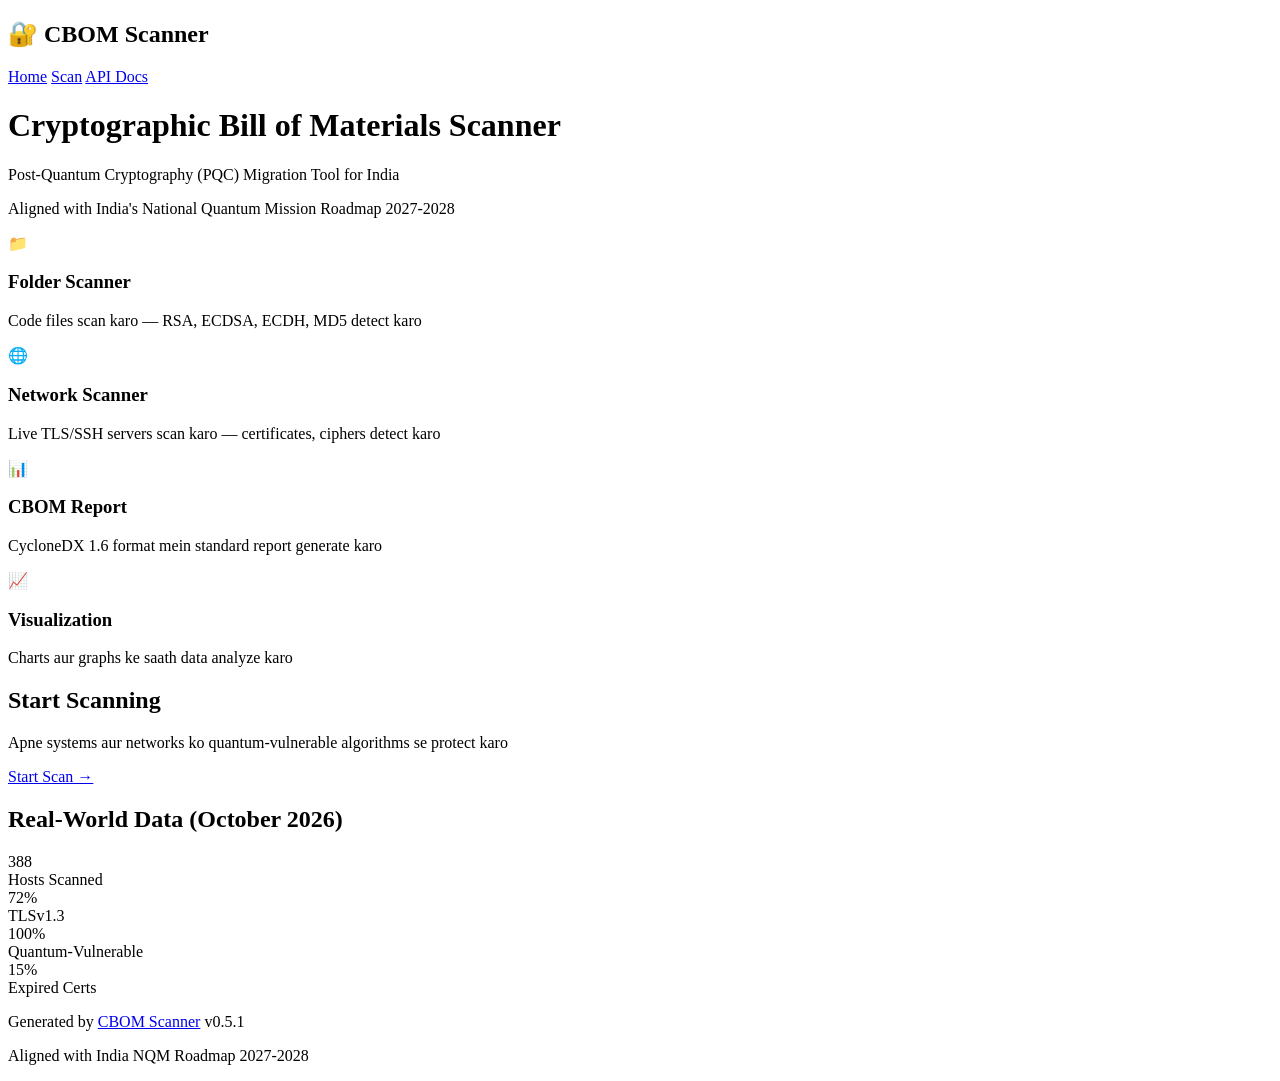
==== web/templates/index.html @ 2bf5376e "Add web dashboard (FastAPI + HTML/CSS/JS)" ====
<!DOCTYPE html>
<html lang="en">
<head>
    <meta charset="UTF-8">
    <meta name="viewport" content="width=device-width, initial-scale=1.0">
    <title>CBOM Scanner - Home</title>
    <link rel="stylesheet" href="/static/style.css">
</head>
<body>
    <nav class="navbar">
        <div class="nav-brand">
            <h1>🔐 CBOM Scanner</h1>
        </div>
        <div class="nav-links">
            <a href="/">Home</a>
            <a href="/scan">Scan</a>
            <a href="/docs" target="_blank">API Docs</a>
        </div>
    </nav>

    <div class="container">
        <header class="hero">
            <h1>Cryptographic Bill of Materials Scanner</h1>
            <p>Post-Quantum Cryptography (PQC) Migration Tool for India</p>
            <p class="subtitle">Aligned with India's National Quantum Mission Roadmap 2027-2028</p>
        </header>

        <div class="features-grid">
            <div class="feature-card">
                <div class="feature-icon">📁</div>
                <h3>Folder Scanner</h3>
                <p>Code files scan karo — RSA, ECDSA, ECDH, MD5 detect karo</p>
            </div>
            <div class="feature-card">
                <div class="feature-icon">🌐</div>
                <h3>Network Scanner</h3>
                <p>Live TLS/SSH servers scan karo — certificates, ciphers detect karo</p>
            </div>
            <div class="feature-card">
                <div class="feature-icon">📊</div>
                <h3>CBOM Report</h3>
                <p>CycloneDX 1.6 format mein standard report generate karo</p>
            </div>
            <div class="feature-card">
                <div class="feature-icon">📈</div>
                <h3>Visualization</h3>
                <p>Charts aur graphs ke saath data analyze karo</p>
            </div>
        </div>

        <div class="cta-section">
            <h2>Start Scanning</h2>
            <p>Apne systems aur networks ko quantum-vulnerable algorithms se protect karo</p>
            <a href="/scan" class="btn btn-primary">Start Scan →</a>
        </div>

        <div class="stats-section">
            <h2>Real-World Data (October 2026)</h2>
            <div class="stats-grid">
                <div class="stat-card">
                    <div class="stat-value">388</div>
                    <div class="stat-label">Hosts Scanned</div>
                </div>
                <div class="stat-card">
                    <div class="stat-value">72%</div>
                    <div class="stat-label">TLSv1.3</div>
                </div>
                <div class="stat-card">
                    <div class="stat-value">100%</div>
                    <div class="stat-label">Quantum-Vulnerable</div>
                </div>
                <div class="stat-card">
                    <div class="stat-value">15%</div>
                    <div class="stat-label">Expired Certs</div>
                </div>
            </div>
        </div>
    </div>

    <footer>
        <p>Generated by <a href="https://github.com/MrFaiz143/cbom-scanner">CBOM Scanner</a> v0.5.1</p>
        <p>Aligned with India NQM Roadmap 2027-2028</p>
    </footer>
</body>
</html>
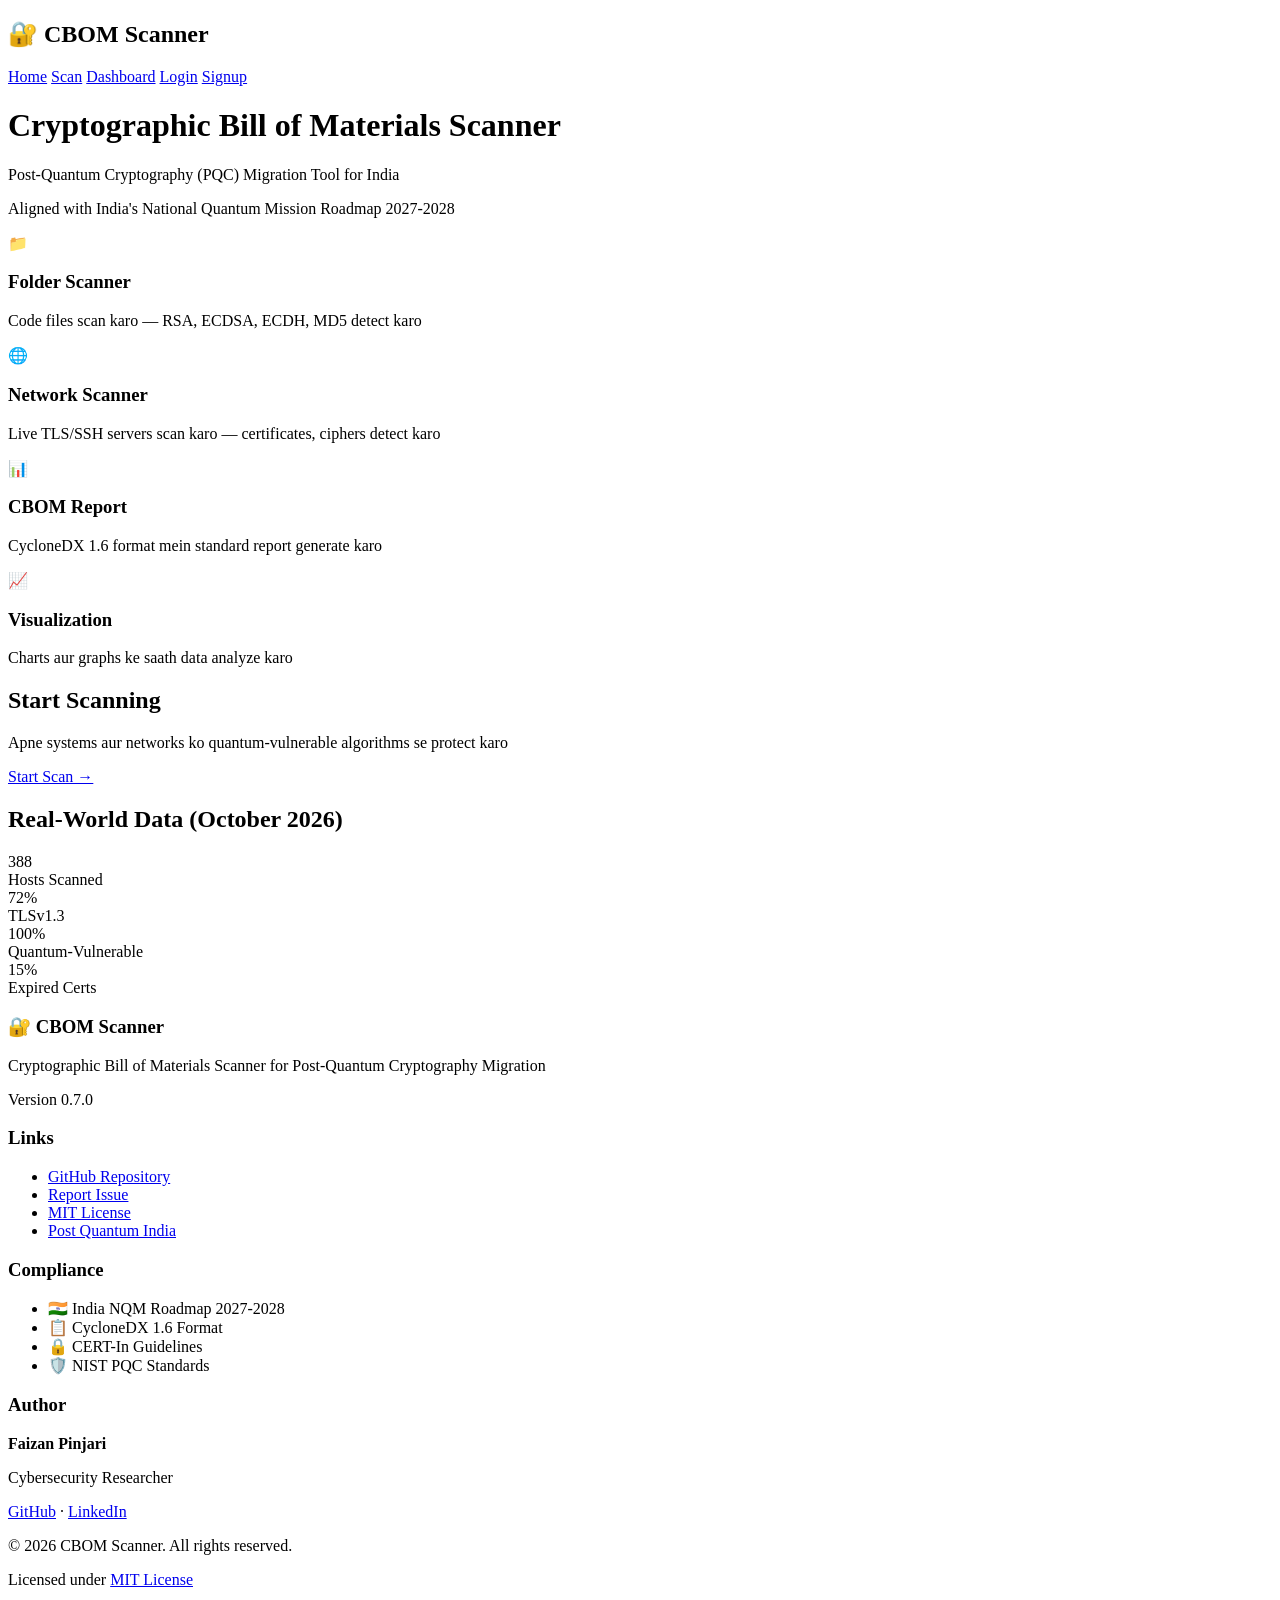
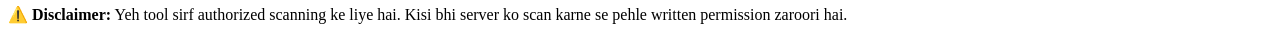
==== commit 4be740f8: "Add web dashboard with user authentication, charts, and 3D UI (v0.7.1)" ====
--- a/web/templates/index.html
+++ b/web/templates/index.html
@@ -14,7 +14,9 @@
         <div class="nav-links">
             <a href="/">Home</a>
             <a href="/scan">Scan</a>
-            <a href="/docs" target="_blank">API Docs</a>
+            <a href="/dashboard">Dashboard</a>
+            <a href="/login">Login</a>
+            <a href="/signup">Signup</a>
         </div>
     </nav>
 
@@ -77,9 +79,53 @@
         </div>
     </div>
 
-    <footer>
-        <p>Generated by <a href="https://github.com/MrFaiz143/cbom-scanner">CBOM Scanner</a> v0.5.1</p>
-        <p>Aligned with India NQM Roadmap 2027-2028</p>
+    <footer class="footer">
+        <div class="footer-content">
+            <div class="footer-section">
+                <h3>🔐 CBOM Scanner</h3>
+                <p>Cryptographic Bill of Materials Scanner for Post-Quantum Cryptography Migration</p>
+                <p class="footer-version">Version 0.7.0</p>
+            </div>
+            
+            <div class="footer-section">
+                <h3>Links</h3>
+                <ul class="footer-links">
+                    <li><a href="https://github.com/MrFaiz143/cbom-scanner" target="_blank">GitHub Repository</a></li>
+                    <li><a href="https://github.com/MrFaiz143/cbom-scanner/issues" target="_blank">Report Issue</a></li>
+                    <li><a href="https://github.com/MrFaiz143/cbom-scanner/blob/main/LICENSE" target="_blank">MIT License</a></li>
+                    <li><a href="https://postquantum.in" target="_blank">Post Quantum India</a></li>
+                </ul>
+            </div>
+            
+            <div class="footer-section">
+                <h3>Compliance</h3>
+                <ul class="footer-links">
+                    <li>🇮🇳 India NQM Roadmap 2027-2028</li>
+                    <li>📋 CycloneDX 1.6 Format</li>
+                    <li>🔒 CERT-In Guidelines</li>
+                    <li>🛡️ NIST PQC Standards</li>
+                </ul>
+            </div>
+            
+            <div class="footer-section">
+                <h3>Author</h3>
+                <p><strong>Faizan Pinjari</strong></p>
+                <p>Cybersecurity Researcher</p>
+                <p class="footer-links">
+                    <a href="https://github.com/MrFaiz143" target="_blank">GitHub</a> · 
+                    <a href="https://linkedin.com/in/faizanpinjari" target="_blank">LinkedIn</a>
+                </p>
+            </div>
+        </div>
+        
+        <div class="footer-bottom">
+            <p>© 2026 CBOM Scanner. All rights reserved.</p>
+            <p>Licensed under <a href="https://opensource.org/licenses/MIT" target="_blank">MIT License</a></p>
+            <p class="footer-disclaimer">
+                ⚠️ <strong>Disclaimer:</strong> Yeh tool sirf authorized scanning ke liye hai. 
+                Kisi bhi server ko scan karne se pehle written permission zaroori hai.
+            </p>
+        </div>
     </footer>
 </body>
 </html>
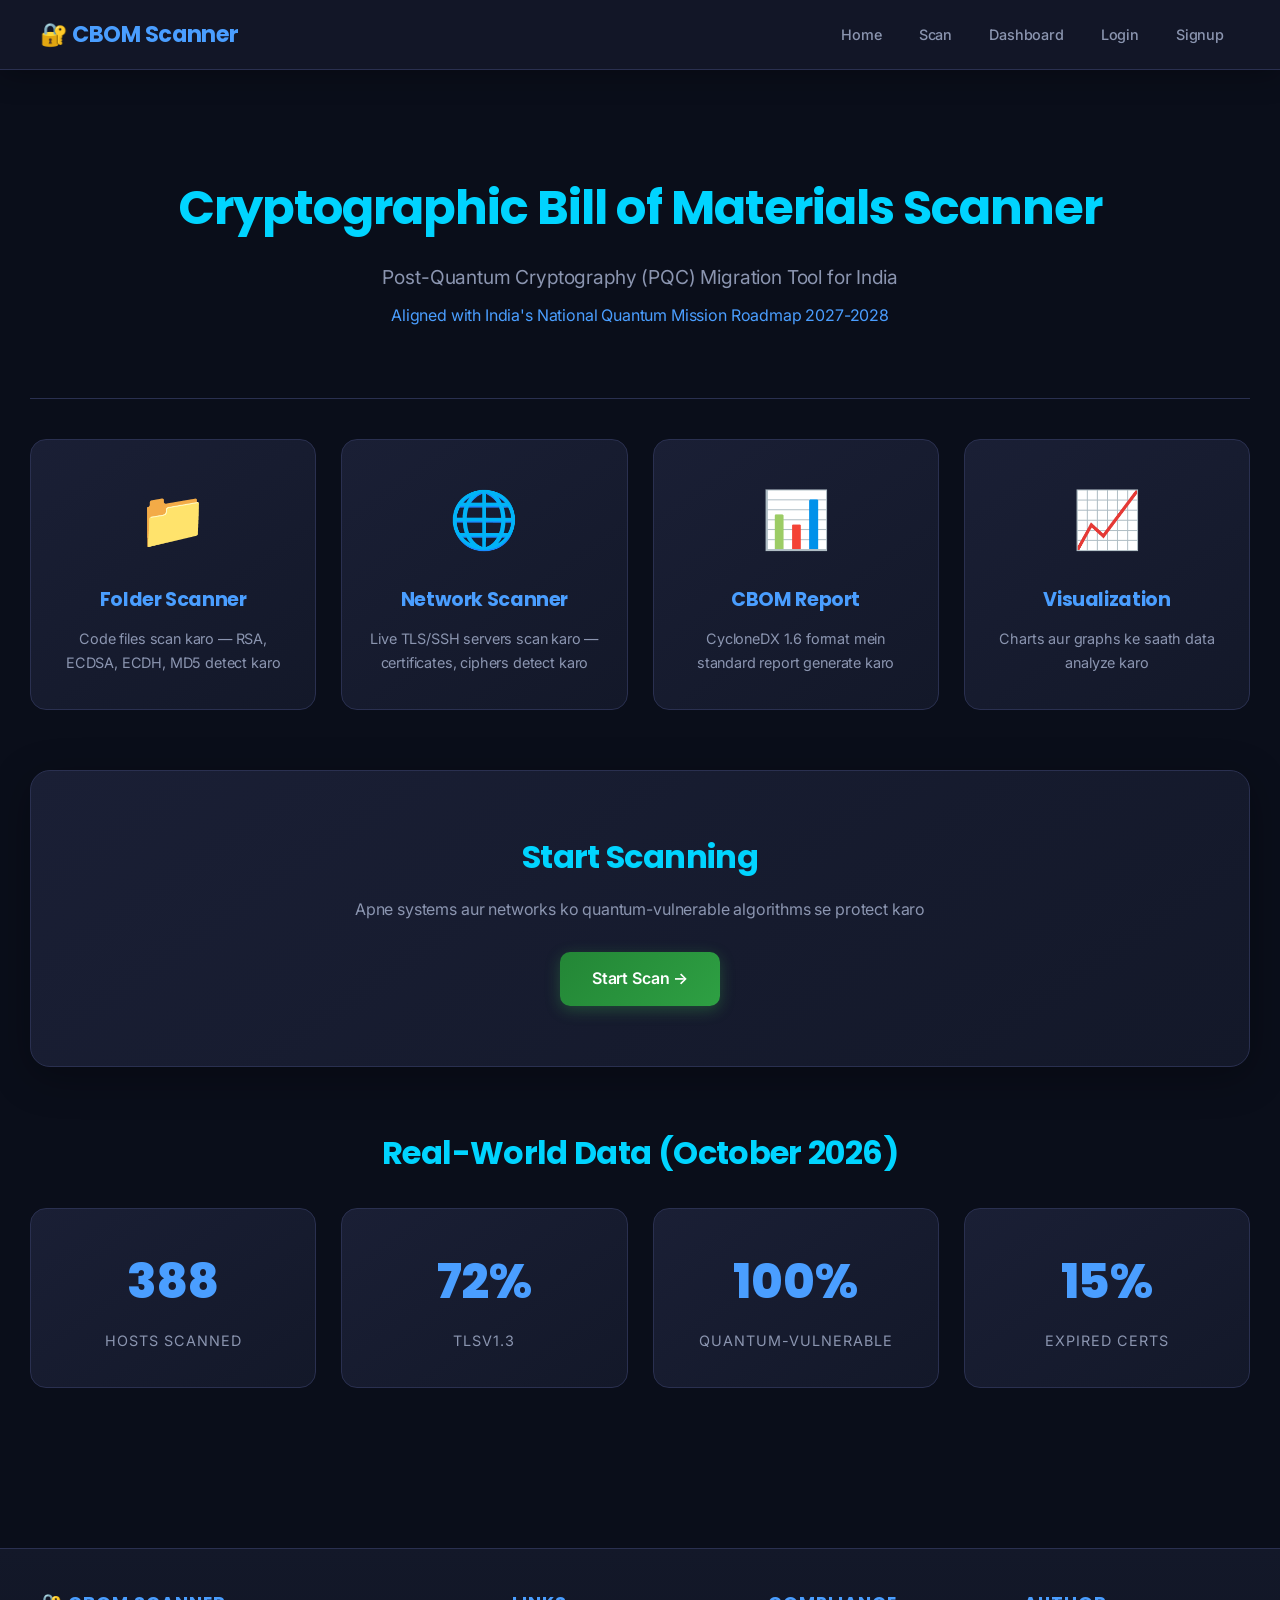
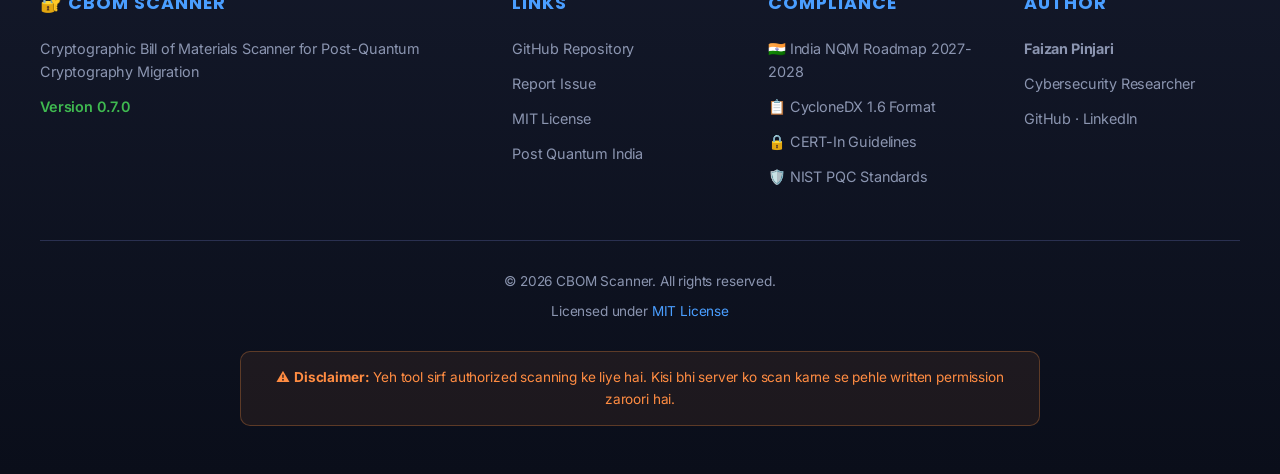
==== commit 714b7938: "Migrate to PostgreSQL for Vercel deployment" ====
--- a/web/templates/index.html
+++ b/web/templates/index.html
@@ -4,13 +4,198 @@
     <meta charset="UTF-8">
     <meta name="viewport" content="width=device-width, initial-scale=1.0">
     <title>CBOM Scanner - Home</title>
-    <link rel="stylesheet" href="/static/style.css">
+    <link rel="preconnect" href="https://fonts.googleapis.com">
+    <link rel="preconnect" href="https://fonts.gstatic.com" crossorigin>
+    <link href="https://fonts.googleapis.com/css2?family=Inter:wght@300;400;500;600;700;800&family=Poppins:wght@500;600;700;800&display=swap" rel="stylesheet">
+    <style>
+        * { margin: 0; padding: 0; box-sizing: border-box; }
+
+        body {
+            font-family: 'Inter', -apple-system, BlinkMacSystemFont, 'Segoe UI', Roboto, sans-serif;
+            -webkit-font-smoothing: antialiased;
+            -moz-osx-font-smoothing: grayscale;
+            background: #0a0e1a;
+            color: #e6edf3;
+            line-height: 1.6;
+            min-height: 100vh;
+            letter-spacing: -0.01em;
+        }
+
+        h1, h2, h3, h4, h5, h6 {
+            font-family: 'Poppins', 'Inter', sans-serif;
+            font-weight: 700;
+            letter-spacing: -0.02em;
+        }
+
+        .navbar {
+            background: rgba(19, 24, 41, 0.95);
+            border-bottom: 1px solid #2a3050;
+            padding: 15px 40px;
+            display: flex;
+            justify-content: space-between;
+            align-items: center;
+            position: sticky;
+            top: 0;
+            z-index: 100;
+            box-shadow: 0 4px 30px rgba(0, 0, 0, 0.3);
+        }
+        .nav-brand h1 { color: #4a9eff; font-size: 1.4em; }
+        .nav-links { display: flex; align-items: center; gap: 5px; }
+        .nav-links a {
+            color: #8b95b0;
+            text-decoration: none;
+            padding: 8px 16px;
+            border-radius: 8px;
+            transition: all 0.3s;
+            font-size: 0.9em;
+            font-weight: 500;
+        }
+        .nav-links a:hover { background: rgba(74, 158, 255, 0.1); color: #4a9eff; }
+
+        .container { max-width: 1300px; margin: 0 auto; padding: 40px 30px; }
+
+        .hero {
+            text-align: center;
+            padding: 60px 0;
+            border-bottom: 1px solid #2a3050;
+            margin-bottom: 40px;
+        }
+        .hero h1 { font-size: 3em; color: #00d4ff; margin-bottom: 15px; }
+        .hero p { font-size: 1.2em; color: #8b95b0; margin-bottom: 10px; }
+        .subtitle { font-size: 1em !important; color: #4a9eff !important; }
+
+        .features-grid {
+            display: grid;
+            grid-template-columns: repeat(auto-fit, minmax(250px, 1fr));
+            gap: 25px;
+            margin-bottom: 60px;
+        }
+        .feature-card {
+            background: linear-gradient(145deg, #1a1f35, #131829);
+            border: 1px solid #2a3050;
+            border-radius: 16px;
+            padding: 35px 25px;
+            text-align: center;
+            transition: all 0.4s;
+        }
+        .feature-card:hover {
+            transform: translateY(-10px);
+            border-color: #4a9eff;
+            box-shadow: 0 20px 40px rgba(0, 0, 0, 0.4), 0 0 30px rgba(74, 158, 255, 0.2);
+        }
+        .feature-icon { font-size: 3.5em; margin-bottom: 20px; display: inline-block; }
+        .feature-card h3 { color: #4a9eff; margin-bottom: 12px; font-size: 1.2em; }
+        .feature-card p { color: #8b95b0; font-size: 0.9em; }
+
+        .cta-section {
+            text-align: center;
+            padding: 60px 40px;
+            background: linear-gradient(145deg, #1a1f35, #131829);
+            border: 1px solid #2a3050;
+            border-radius: 20px;
+            margin-bottom: 60px;
+            box-shadow: 0 10px 40px rgba(0, 0, 0, 0.3);
+        }
+        .cta-section h2 { color: #00d4ff; margin-bottom: 15px; font-size: 2em; }
+        .cta-section p { color: #8b95b0; margin-bottom: 30px; }
+
+        .btn {
+            display: inline-block;
+            padding: 14px 32px;
+            border-radius: 10px;
+            text-decoration: none;
+            font-weight: 600;
+            cursor: pointer;
+            transition: all 0.3s;
+            border: none;
+            font-size: 1em;
+            font-family: 'Inter', sans-serif;
+        }
+        .btn-primary {
+            background: linear-gradient(135deg, #238636, #2ea043);
+            color: white;
+            box-shadow: 0 4px 15px rgba(63, 185, 80, 0.3);
+        }
+        .btn-primary:hover { transform: translateY(-3px); box-shadow: 0 8px 25px rgba(63, 185, 80, 0.5); }
+
+        .stats-section { text-align: center; margin-bottom: 60px; }
+        .stats-section h2 { color: #00d4ff; margin-bottom: 30px; font-size: 2em; }
+        .stats-grid {
+            display: grid;
+            grid-template-columns: repeat(auto-fit, minmax(200px, 1fr));
+            gap: 25px;
+        }
+        .stat-card {
+            background: linear-gradient(145deg, #1a1f35, #131829);
+            border: 1px solid #2a3050;
+            border-radius: 16px;
+            padding: 35px 25px;
+            transition: all 0.4s;
+        }
+        .stat-card:hover {
+            transform: translateY(-5px);
+            border-color: #4a9eff;
+            box-shadow: 0 15px 35px rgba(0, 0, 0, 0.4);
+        }
+        .stat-value { font-size: 3em; font-weight: 800; color: #4a9eff; font-family: 'Poppins', sans-serif; }
+        .stat-label { color: #8b95b0; font-size: 0.9em; margin-top: 8px; text-transform: uppercase; letter-spacing: 1px; }
+
+        .footer {
+            background: linear-gradient(180deg, #131829, #0a0e1a);
+            border-top: 1px solid #2a3050;
+            padding: 40px 30px;
+            margin-top: 60px;
+            text-align: center;
+        }
+        .footer-content {
+            display: grid;
+            grid-template-columns: 2fr 1fr 1fr 1fr;
+            gap: 40px;
+            max-width: 1200px;
+            margin: 0 auto 40px;
+            text-align: left;
+        }
+        .footer-section h3 {
+            color: #4a9eff;
+            margin-bottom: 20px;
+            font-size: 1.1em;
+            text-transform: uppercase;
+            letter-spacing: 1px;
+        }
+        .footer-section p { color: #8b95b0; font-size: 0.9em; margin-bottom: 12px; }
+        .footer-links { list-style: none; padding: 0; }
+        .footer-links li { color: #8b95b0; font-size: 0.9em; margin-bottom: 12px; }
+        .footer-links a { color: #8b95b0; text-decoration: none; transition: all 0.3s; }
+        .footer-links a:hover { color: #4a9eff; }
+        .footer-bottom { text-align: center; padding-top: 30px; border-top: 1px solid #2a3050; max-width: 1200px; margin: 0 auto; }
+        .footer-bottom p { color: #8b95b0; font-size: 0.85em; margin-bottom: 8px; }
+        .footer-bottom a { color: #4a9eff; text-decoration: none; }
+        .footer-version { color: #3fb950 !important; font-weight: 600; }
+        .footer-disclaimer {
+            margin-top: 20px !important;
+            padding: 15px 25px;
+            background: rgba(240, 136, 62, 0.08);
+            border: 1px solid rgba(240, 136, 62, 0.3);
+            border-radius: 10px;
+            color: #ff8c42 !important;
+            font-size: 0.85em !important;
+            display: inline-block;
+            max-width: 800px;
+        }
+
+        @media (max-width: 900px) { .footer-content { grid-template-columns: 1fr 1fr; } }
+        @media (max-width: 600px) {
+            .navbar { flex-direction: column; gap: 15px; padding: 15px 20px; }
+            .nav-links { flex-wrap: wrap; justify-content: center; }
+            .container { padding: 20px 15px; }
+            .hero h1 { font-size: 2em; }
+            .footer-content { grid-template-columns: 1fr; text-align: center; }
+        }
+    </style>
 </head>
 <body>
     <nav class="navbar">
-        <div class="nav-brand">
-            <h1>🔐 CBOM Scanner</h1>
-        </div>
+        <div class="nav-brand"><h1>🔐 CBOM Scanner</h1></div>
         <div class="nav-links">
             <a href="/">Home</a>
             <a href="/scan">Scan</a>
@@ -28,26 +213,10 @@
         </header>
 
         <div class="features-grid">
-            <div class="feature-card">
-                <div class="feature-icon">📁</div>
-                <h3>Folder Scanner</h3>
-                <p>Code files scan karo — RSA, ECDSA, ECDH, MD5 detect karo</p>
-            </div>
-            <div class="feature-card">
-                <div class="feature-icon">🌐</div>
-                <h3>Network Scanner</h3>
-                <p>Live TLS/SSH servers scan karo — certificates, ciphers detect karo</p>
-            </div>
-            <div class="feature-card">
-                <div class="feature-icon">📊</div>
-                <h3>CBOM Report</h3>
-                <p>CycloneDX 1.6 format mein standard report generate karo</p>
-            </div>
-            <div class="feature-card">
-                <div class="feature-icon">📈</div>
-                <h3>Visualization</h3>
-                <p>Charts aur graphs ke saath data analyze karo</p>
-            </div>
+            <div class="feature-card"><div class="feature-icon">📁</div><h3>Folder Scanner</h3><p>Code files scan karo — RSA, ECDSA, ECDH, MD5 detect karo</p></div>
+            <div class="feature-card"><div class="feature-icon">🌐</div><h3>Network Scanner</h3><p>Live TLS/SSH servers scan karo — certificates, ciphers detect karo</p></div>
+            <div class="feature-card"><div class="feature-icon">📊</div><h3>CBOM Report</h3><p>CycloneDX 1.6 format mein standard report generate karo</p></div>
+            <div class="feature-card"><div class="feature-icon">📈</div><h3>Visualization</h3><p>Charts aur graphs ke saath data analyze karo</p></div>
         </div>
 
         <div class="cta-section">
@@ -59,22 +228,10 @@
         <div class="stats-section">
             <h2>Real-World Data (October 2026)</h2>
             <div class="stats-grid">
-                <div class="stat-card">
-                    <div class="stat-value">388</div>
-                    <div class="stat-label">Hosts Scanned</div>
-                </div>
-                <div class="stat-card">
-                    <div class="stat-value">72%</div>
-                    <div class="stat-label">TLSv1.3</div>
-                </div>
-                <div class="stat-card">
-                    <div class="stat-value">100%</div>
-                    <div class="stat-label">Quantum-Vulnerable</div>
-                </div>
-                <div class="stat-card">
-                    <div class="stat-value">15%</div>
-                    <div class="stat-label">Expired Certs</div>
-                </div>
+                <div class="stat-card"><div class="stat-value">388</div><div class="stat-label">Hosts Scanned</div></div>
+                <div class="stat-card"><div class="stat-value">72%</div><div class="stat-label">TLSv1.3</div></div>
+                <div class="stat-card"><div class="stat-value">100%</div><div class="stat-label">Quantum-Vulnerable</div></div>
+                <div class="stat-card"><div class="stat-value">15%</div><div class="stat-label">Expired Certs</div></div>
             </div>
         </div>
     </div>
@@ -86,7 +243,6 @@
                 <p>Cryptographic Bill of Materials Scanner for Post-Quantum Cryptography Migration</p>
                 <p class="footer-version">Version 0.7.0</p>
             </div>
-            
             <div class="footer-section">
                 <h3>Links</h3>
                 <ul class="footer-links">
@@ -96,7 +252,6 @@
                     <li><a href="https://postquantum.in" target="_blank">Post Quantum India</a></li>
                 </ul>
             </div>
-            
             <div class="footer-section">
                 <h3>Compliance</h3>
                 <ul class="footer-links">
@@ -106,7 +261,6 @@
                     <li>🛡️ NIST PQC Standards</li>
                 </ul>
             </div>
-            
             <div class="footer-section">
                 <h3>Author</h3>
                 <p><strong>Faizan Pinjari</strong></p>
@@ -117,14 +271,10 @@
                 </p>
             </div>
         </div>
-        
         <div class="footer-bottom">
             <p>© 2026 CBOM Scanner. All rights reserved.</p>
             <p>Licensed under <a href="https://opensource.org/licenses/MIT" target="_blank">MIT License</a></p>
-            <p class="footer-disclaimer">
-                ⚠️ <strong>Disclaimer:</strong> Yeh tool sirf authorized scanning ke liye hai. 
-                Kisi bhi server ko scan karne se pehle written permission zaroori hai.
-            </p>
+            <p class="footer-disclaimer">⚠️ <strong>Disclaimer:</strong> Yeh tool sirf authorized scanning ke liye hai. Kisi bhi server ko scan karne se pehle written permission zaroori hai.</p>
         </div>
     </footer>
 </body>
